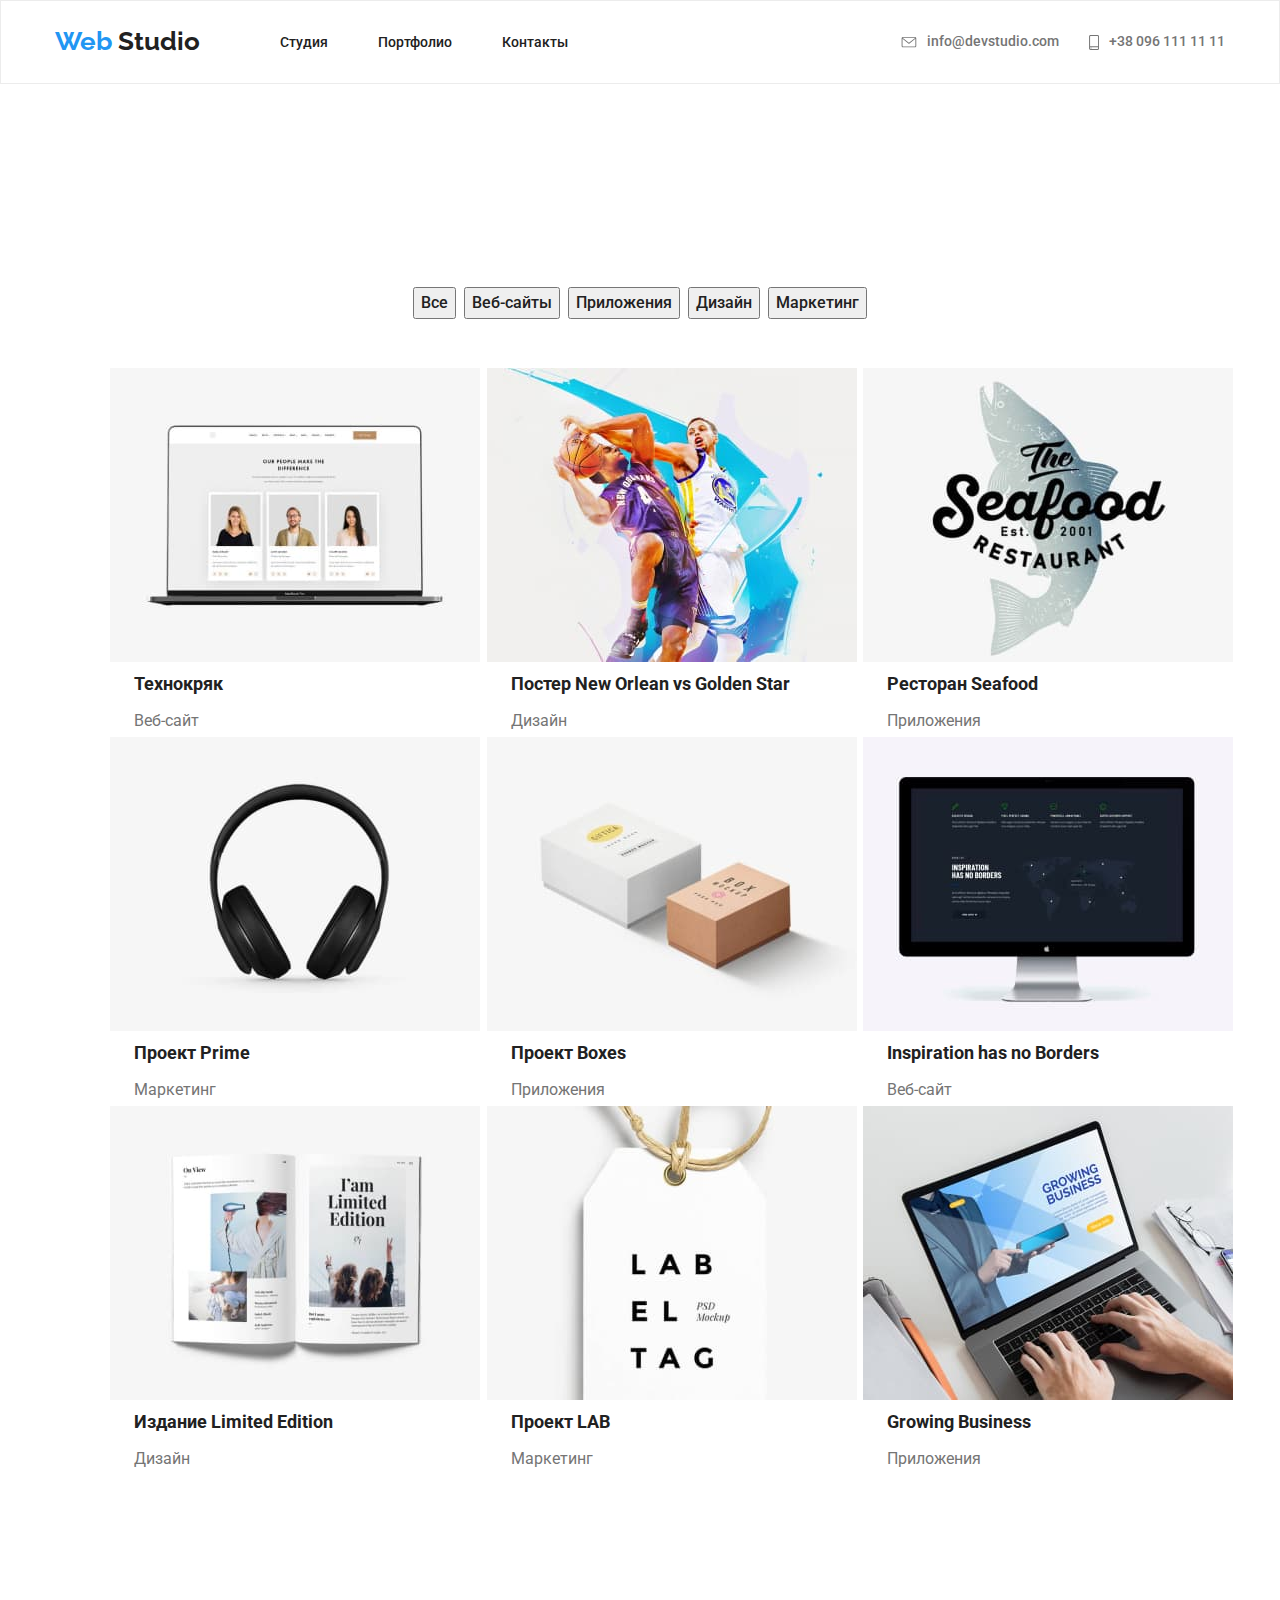
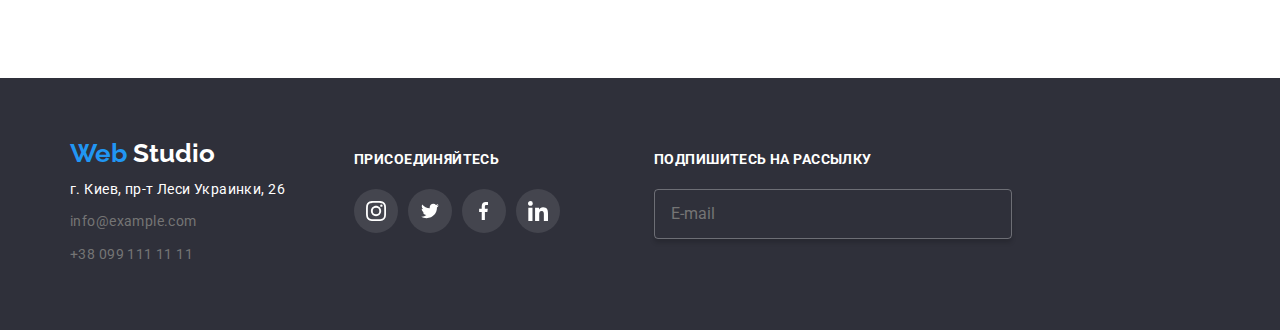
==== portfolio.html @ da66ef4b "Добавляет margin" ====
<!DOCTYPE html>
<html lang="en">
  <head>
    <meta charset="UTF-8" />
    <meta name="viewport" content="width=device-width, initial-scale=1.0" />
    <title>Homework2</title>
    <link
      href="https://fonts.googleapis.com/css2?family=Raleway:wght@700&family=Roboto:wght@400;500;700;900&display=swap"
      rel="stylesheet"
    />
    <link
      rel="stylesheet"
      href="https://cdnjs.cloudflare.com/ajax/libs/modern-normalize/0.6.0/modern-normalize.min.css"
    />
    <link rel="stylesheet" href="./css/main.css" />
  </head>
  <body>
    <header class="page-header">
      <nav class="container main-nav">
        <a href="./index.html" class="logo">
          <span class="logo-accent">Web</span>
          <span class="logo-black">Studio</span>
        </a>
        <ul class="site-nav list">
          <li class="item"><a href="./index.html" class="link">Студия</a></li>
          <li class="item">
            <a href="./portfolio.html" class="link">Портфолио</a>
          </li>
          <li class="item"><a href="#" class="link">Контакты</a></li>
        </ul>
        <ul class="adress-nav list">
          <li class="item">
            <a href="mailto:@devstudio.com" class="link">
              <svg class="icon-message" width="16px" height="11px">
                <use href="./img/symbol-defs (1).svg#icon-message"></use>
              </svg>
              info@devstudio.com
            </a>
          </li>
          <li class="item">
            <a href="tel:+380961111111" class="link">
              <svg class="icon-telephone" width="10px" height="15px">
                <use href="./img/symbol-defs (1).svg#icon-telephone"></use>
              </svg>
              +38 096 111 11 11</a
            >
          </li>
        </ul>
      </nav>
    </header>
    <main>
      <section class="portfolio">
        <div class="container">
          <h1 class="heading">Sites</h1>
          <ul class="list-button">
            <li class="item"><button class="button">Все</button></li>
            <li class="item"><button class="button">Веб-сайты</button></li>
            <li class="item"><button class="button">Приложения</button></li>
            <li class="item"><button class="button">Дизайн</button></li>
            <li class="item"><button class="button">Маркетинг</button></li>
          </ul>

          <ul class="list-flex">
            <li class="flex-item">
              <a href="#">
                <div class="position-portfolio">
                  <img src="./img/portfolio-1.jpg" alt="" />
                  <p class="text">
                    Технокряк это современная площадка распространения
                    коронавируса. Компании используют эту платформу для
                    цифрового шпионажа и атак на защищённые сервера конкурентов.
                  </p>
                </div>
                <div>
                  <h2 class="title">Технокряк</h2>
                  <p class="site">Веб-сайт</p>
                </div>
              </a>
            </li>
            <li class="flex-item">
              <a href="#">
                <div class="position-portfolio">
                  <img src="./img/portfolio-2.jpg" alt="" />
                  <p class="text">
                    Технокряк это современная площадка распространения
                    коронавируса. Компании используют эту платформу для
                    цифрового шпионажа и атак на защищённые сервера конкурентов.
                  </p>
                </div>
                <div>
                  <h2 class="title">Постер New Orlean vs Golden Star</h2>
                  <p class="site">Дизайн</p>
                </div>
              </a>
            </li>
            <li class="flex-item">
              <a href="#">
                <div class="position-portfolio">
                  <img src="./img/portfolio-3.jpg" alt="" />
                  <p class="text">
                    Технокряк это современная площадка распространения
                    коронавируса. Компании используют эту платформу для
                    цифрового шпионажа и атак на защищённые сервера конкурентов.
                  </p>
                </div>
                <div>
                  <h2 class="title">Ресторан Seafood</h2>
                  <p class="site">Приложения</p>
                </div>
              </a>
            </li>
            <li class="flex-item">
              <a href="#">
                <div class="position-portfolio">
                  <img src="./img/portfolio-4.jpg" alt="" />
                  <p class="text">
                    Технокряк это современная площадка распространения
                    коронавируса. Компании используют эту платформу для
                    цифрового шпионажа и атак на защищённые сервера конкурентов.
                  </p>
                </div>
                <div>
                  <h2 class="title">Проект Prime</h2>
                  <p class="site">Маркетинг</p>
                </div>
              </a>
            </li>
            <li class="flex-item">
              <a href="#">
                <div class="position-portfolio">
                  <img src="./img/portfolio-5.jpg" alt="" />

                  <p class="text">
                    Технокряк это современная площадка распространения
                    коронавируса. Компании используют эту платформу для
                    цифрового шпионажа и атак на защищённые сервера конкурентов.
                  </p>
                </div>
                <div>
                  <h2 class="title">Проект Boxes</h2>
                  <p class="site">Приложения</p>
                </div>
              </a>
            </li>
            <li class="flex-item">
              <a href="#">
                <div class="position-portfolio">
                  <img src="./img/portfolio-6.jpg" alt="" />

                  <p class="text">
                    Технокряк это современная площадка распространения
                    коронавируса. Компании используют эту платформу для
                    цифрового шпионажа и атак на защищённые сервера конкурентов.
                  </p>
                </div>
                <div>
                  <h2 class="title">Inspiration has no Borders</h2>
                  <p class="site">Веб-сайт</p>
                </div>
              </a>
            </li>
            <li class="flex-item">
              <a href="#">
                <div class="position-portfolio">
                  <img src="./img/portfolio-7.jpg" alt="" />
                  <p class="text">
                    Технокряк это современная площадка распространения
                    коронавируса. Компании используют эту платформу для
                    цифрового шпионажа и атак на защищённые сервера конкурентов.
                  </p>
                </div>
                <div>
                  <h2 class="title">Издание Limited Edition</h2>
                  <p class="site">Дизайн</p>
                </div>
              </a>
            </li>
            <li class="flex-item">
              <a href="#">
                <div class="position-portfolio">
                  <img src="./img/portfolio-8.jpg" alt="" />
                  <p class="text">
                    Технокряк это современная площадка распространения
                    коронавируса. Компании используют эту платформу для
                    цифрового шпионажа и атак на защищённые сервера конкурентов.
                  </p>
                </div>
                <div>
                  <h2 class="title">Проект LAB</h2>
                  <p class="site">Маркетинг</p>
                </div>
              </a>
            </li>
            <li class="flex-item">
              <a href="#">
                <div class="position-portfolio">
                  <img src="./img/portfolio-9.jpg" alt="" />
                  <p class="text">
                    Технокряк это современная площадка распространения
                    коронавируса. Компании используют эту платформу для
                    цифрового шпионажа и атак на защищённые сервера конкурентов.
                  </p>
                </div>
                <div>
                  <h2 class="title">Growing Business</h2>
                  <p class="site">Приложения</p>
                </div>
              </a>
            </li>
          </ul>
        </div>
      </section>
    </main>
    <footer class="footer">
      <div class="container">
        <div class="flex-container">
          <div class="footer-adress">
            <a href="#" class="logo">
              <span class="logo-accent">Web</span>
              <span class="logo-white">Studio</span>
            </a>
            <ul class="list">
              <li class="footer-adress-item">
                <p>г. Киев, пр-т Леси Украинки, 26</p>
              </li>
              <li class="footer-adress-item">
                <a href="mailto:info@example.com" class="link"
                  >info@example.com</a
                >
              </li>
              <li class="footer-adress-item">
                <a href="tel:+380991111111" class="link">+38 099 111 11 11</a>
              </li>
            </ul>
          </div>

          <div class="join">
            <b class="footer-title">Присоединяйтесь</b>
            <ul class="list social flex-container">
              <li class="item">
                <a href="https://www.instagram.com/" class="link radius-footer">
                  <svg class="footer-link" width="20px" height="20px">
                    <use href="./img/symbol-defs (1).svg#icon-instagram"></use>
                  </svg>
                </a>
              </li>
              <li class="item">
                <a href="https://twitter.com/" class="link radius-footer">
                  <svg class="footer-link" width="20px" height="16px">
                    <use href="./img/symbol-defs (1).svg#icon-twitter"></use>
                  </svg>
                </a>
              </li>
              <li class="item">
                <a href="https://www.facebook.com/" class="link radius-footer">
                  <svg class="footer-link" width="10px" height="20px">
                    <use href="./img/symbol-defs (1).svg#icon-facebook"></use>
                  </svg>
                </a>
              </li>
              <li class="item">
                <a href="https://www.linkedin.com/" class="link radius-footer">
                  <svg class="footer-link" width="20px" height="20px">
                    <use href="./img/symbol-defs (1).svg#icon-linkedin"></use>
                  </svg>
                </a>
              </li>
            </ul>
          </div>

          <div class="flex-email">
            <b class="footer-title">Подпишитесь на рассылку</b>
            <div class="button-email"><span>E-mail</span></div>
          </div>
          <!-- <div class="button-telegram-flex">
          <button class="button-telegram"> <span>Подписаться <svg  width="24px" height="24px"><use href="./img/sprite.svg#icon-telegram"></use></svg></span> </button>
         </div> -->
        </div>
      </div>
    </footer>
  </body>
</html>
---- css/main.css ----
/* Общие стили для body */

body {
  background-color: #ffffff;
  color: #757575;
  font-family: 'Roboto', sans-serif;
}

.container {
  width: 1200px;
  padding-left: 15px;
  padding-right: 15px;
  margin-left: auto;
  margin-right: auto;
}

/* ПАЛИТРА ЦВЕТОВ */
/*  Основной цвет текста #212121 */
/* Белый цвет текста #FFFFFF */
/* Акцент #2196F3 */
/*  Вторичный цвет текста  #757575 */
/* Вторичный цвет фона #F5F4FA */

:root {
  --primary-text-color: #212121;
  --secondary-text-color: #757575;
  --white-text: #ffffff;
  --accent-color: #2196f3;
  --background-color-button: #2196f3;
  --footer-adress-color: rgba(255, 255, 255, 0.6);
  --background-image-color: rgba(33, 150, 243, 0.9);
  --background-text-color: #2f303a;
  --background-section-color: #f5f4fa;
}

p {
  margin: 0;
}

h1,
h2,
h3,
h4,
h5,
h6 {
  margin: 0;
}

a.link {
  margin-right: 0;
}

.list {
  margin: 0;
  padding: 0;
}

/* ОБЩЕЕ ДЛЯ СТРАНИЦ */
/* LOGO */

.page-header {
  border: 1px solid #ececec;
}

.logo-accent {
  color: var(--accent-color);
}

.logo-white {
  color: var(--white-text);
}

.logo-black {
  color: var(--primary-text-color);
}

.logo {
  font-family: 'Raleway', sans-serif;
  font-weight: 700;
  font-size: 26px;
  line-height: 1.2;
  text-decoration: none;
}

/* ОБЩЕЕ ДЛЯ СТРАНИЦ */
/* HEADER NAVIGATION  */

.site-nav {
  display: flex;
  align-items: center;
  margin-left: 80px;
  padding-top: 32px;
  padding-bottom: 32px;
}

.site-nav .item:not(:last-child) {
  margin-right: 50px;
}

.adress-nav .link {
  display: flex;
  align-items: center;
}

.adress-nav {
  display: flex;
  margin-left: auto;
  padding-top: 32px;
  padding-bottom: 32px;
}

.adress-nav .item + .item {
  margin-left: 30px;
}

.main-nav {
  display: flex;
  align-items: center;
}

.main-nav .logo {
  display: block;
  padding-top: 24px;
  padding-bottom: 25px;
}

/* .adress-nav .item {
  margin-right: 30px;
}

.adress-nav .item:last-child {
  margin-right: 0;
} */

/* АЛЬТЕРНАТИВА */

/* .site-nav .item:not(:last-child) {
  margin-right: 50px;
}

.adress-nav .item:not(:last-child) {
  margin-right: 50px;
} */

/* ВЫБИРАЕТ ВСЕ ПОСЛЕДУЮЩИЕ ЭЛЕМЕНТЫ КРОМЕ ПЕРВОГО */

/* .adress-nav .item + .item {
  margin-left: 50px
} */

/* .adress-nav {
  display: flex;
  margin-left: auto;
  margin-right: 215px;
}

.site-nav {
  display: flex;
  margin-left: 85px;
} */

.site-nav .link {
  color: var(--primary-text-color);
  font-weight: 500;
  font-size: 14px;
  line-height: 1.14;
  text-decoration: none;
}

.site-nav .link:hover,
.site-nav .link:focus {
  color: var(--accent-color);
}

.icon-message {
  margin-right: 10px;
  align-items: center;
  fill: currentColor;
}

.adress-nav .link:hover {
  color: var(--accent-color);
}

/* .adress-nav .link:hover {
  color: var(--accent-color);
}

.adress-nav .link:hover .icon-message {
  fill: var(--accent-color);
} */

.adress-nav .link {
  font-weight: 500;
  font-size: 14px;
  line-height: 1.14;
  text-decoration: none;
  color: var(--secondary-text-color);
}

.site-nav,
.adress-nav {
  list-style: none;
}

.icon-telephone {
  margin-right: 10px;
  align-items: center;
  fill: currentColor;
}

/* ОБЩИЙ ПОДВАЛ СТРАНИЦ */

.button-telegram {
  width: 200px;
  height: 50px;

  background: #2196f3;
  box-shadow: 0px 4px 4px rgba(0, 0, 0, 0.15);
  border-radius: 4px;
}

.button-email {
  display: flex;
  align-items: center;
  padding-left: 16px;
  width: 358px;
  height: 50px;

  border: 1px solid rgba(255, 255, 255, 0.3);
  box-sizing: border-box;
  box-shadow: 0px 4px 4px rgba(0, 0, 0, 0.15);
  border-radius: 4px;
}

.flex-email {
  margin-top: 72px;
}

.join {
  margin-top: 72px;
}

.button-email {
  border: 1px solid rgba(255, 255, 255, 0.3);
  box-sizing: border-box;
  box-shadow: 0px 4px 4px rgba(0, 0, 0, 0.15);
  border-radius: 4px;
  width: 358px;
  height: 50px;
  margin-top: 20px;
}

.footer-button-title {
  padding-left: 29px;
  padding-top: 10px;
  padding-bottom: 10px;
}

.footer-email {
  display: flex;
  align-items: center;
  justify-content: center;
  border: 1px solid rgba(255, 255, 255, 0.3);
  box-sizing: border-box;
  box-shadow: 0px 4px 4px rgba(0, 0, 0, 0.15);
  border-radius: 4px;
  flex-wrap: wrap;
  width: 358px;
  height: 50px;
}

.icon-telegram {
  fill: var(--white-text);
}

.radius-footer {
  display: flex;
  align-items: center;
  justify-content: center;
  border-radius: 50%;
  background: rgba(255, 255, 255, 0.1);
  width: 44px;
  height: 44px;
}

.radius-footer {
  margin-top: 20px;
}

.flex-container .item:not(:last-child) {
  margin-right: 10px;
}

.footer-link {
  fill: var(--white-text);
}

.footer-button {
  width: 200px;
  height: 50px;
  background: var(--background-color-button);
  box-shadow: 0px 4px 4px rgba(0, 0, 0, 0.15);
  border-radius: 4px;
}

.footer-button-title {
  text-align: center;
  color: var(--white-text);
}

.footer .join {
  margin-right: 94px;
}

.footer-adress .list {
  margin-right: 69px;
  padding-left: 15px;
}

.footer {
  height: 252px;
}

.footer .join {
  margin-right: 94px;
}

.footer-adress-item:not(:last-child) {
  margin-bottom: 9px;
}

.footer-adress-item .link:hover,
.footer-adress-item .link:focus {
  color: var(--accent-color);
}

ul {
  list-style: none;
}

.footer .container {
  width: 1200px;
  padding-left: 15px;
  padding-right: 15px;
  margin-left: auto;
  margin-right: auto;
}

.flex-container {
  display: flex;
}

.footer {
  background-color: #2f303a;
  margin-top: 94px;
}

.footer .logo {
  display: block;

  padding-left: 15px;

  margin-bottom: 8px;
}

.footer-adress {
  margin-top: 60px;
}

.footer-adress-item p {
  font-weight: 400;
  font-size: 14px;
  line-height: 1.7;
  letter-spacing: 0.03em;
  color: var(--white-text);
}

.footer-adress-item .link {
  color: var(--secondary-text-color);
  font-weight: 400;
  font-size: 14px;
  line-height: 1.7;
  letter-spacing: 0.03em;
}

.join .footer-title {
  font-weight: 700;
  font-size: 14px;
  line-height: 1.14;
  letter-spacing: 0.03em;
  text-transform: uppercase;
  color: var(--white-text);
}

.footer-title {
  font-weight: 700;
  font-size: 14px;
  line-height: 1.14;
  letter-spacing: 0.03em;
  text-transform: uppercase;
  color: var(--white-text);
}

.join .footer-title {
  margin-bottom: 20px;
}

.radius-footer:hover,
.radius-footer:focus {
  fill: var(--white-text);
  background-color: var(--accent-color);
}

/* ----------------------------------------- */

/* СТУДИЯ: HERO */

.container-hero {
  width: 1200px;
  text-align: center;
  margin-left: auto;
  margin-right: auto;
}

.hero {
  background-color: #000000;
  background-image: linear-gradient(
      to right,
      rgba(47, 48, 58, 0.8),
      rgba(47, 48, 58, 0.8)
    ),
    url('../img/hero.jpg');

  background-repeat: no-repeat;
  background-size: cover;
  background-position: center;
  max-width: 1600px;
  height: 600px;
  margin-left: auto;
  margin-right: auto;
}

.hero-title {
  margin-bottom: 30px;
  padding-top: 200px;
}

.container-hero .hero-title {
  color: var(--white-text);
  font-weight: 900;
  font-size: 44px;
  line-height: 1.36;
  text-transform: uppercase;
  text-align: center;
}

.hero .button {
  display: inline-block;
  text-align: center;
  padding: 10px 32px;
  background-color: var(--background-color-button);
  color: var(--white-text);
  text-decoration: none;
  font-weight: 700;
  font-size: 16px;
  line-height: 1.9;
}

/*СТУДИЯ: ADVANTAGE*/

.vector-background {
  width: 270px;
  height: 120px;
  background: #f5f4fa;
  border-radius: 4px;
  margin-top: 94px;
  margin-bottom: 30px;
  display: flex;
  justify-content: center;
  align-items: center;
}

.flex-advantage .list {
  display: flex;
  list-style: none;
}

.flex-advantage .item-flex:not(:last-child) {
  margin-right: 30px;
}

.flex-advantage {
  margin-bottom: 94px;
  width: 1200px;
  padding-left: 15px;
  padding-right: 15px;
}

.advantage .title {
  color: var(--primary-text-color);
  font-weight: 700;
  font-size: 14px;
  line-height: 1.14;
  text-transform: uppercase;
  margin-bottom: 10px;
}

.advantage .text {
  font-weight: 400;
  font-size: 14px;
  line-height: 1.7;
}

/* СТУДИЯ: WORK */

.position {
  position: relative;
}

.flex-work {
  width: 1200px;
  padding-right: 15px;
  padding-left: 15px;
  margin: 0 auto;
}

.work-section {
  margin-top: 94px;
  height: 386px;
}

.flex-work .list {
  display: flex;
  justify-content: center;
  height: 386px;
}

.flex-work .item:not(:last-child) {
  margin-right: 30px;
}

.flex-work .title {
  color: var(--primary-text-color);
  font-weight: 700;
  font-size: 36px;
  line-height: 1.16;
  text-align: center;
  margin-bottom: 50px;
}

.flex-work .apps {
  position: absolute;
  bottom: 0;
  left: 0;
  display: flex;
  align-items: center;
  justify-content: center;
  background: rgba(47, 48, 58, 0.8);
  width: 370px;
  height: 70px;
  color: var(--white-text);
  font-weight: 700;
  font-size: 14px;
  line-height: 1.14;
  text-transform: uppercase;
}

.flex-work .list {
  list-style: none;
}

/* СТУДИЯ: FEATURES */

.list-radius {
  padding: 0;
  margin-left: 32px;
  margin-right: 32px;
  padding-bottom: 24px;
  display: flex;
  align-items: center;
  justify-content: center;
}

.list-radius > .item:not(:last-child) {
  margin-right: 10px;
}

.link-radius {
  display: flex;
  align-items: center;
  justify-content: center;
  border-radius: 50%;
  width: 44px;
  height: 44px;
}

.link-radius {
  fill: #afb1b8;
}

.link-radius:hover {
  background-color: var(--accent-color);
  fill: var(--white-text);
}

.flex-team .item-width {
  box-shadow: 0px 2px 1px rgba(0, 0, 0, 0.2), 0px 1px 1px rgba(0, 0, 0, 0.14),
    0px 1px 3px rgba(0, 0, 0, 0.12);
  border-radius: 0px 0px 4px 4px;
  margin-bottom: 94px;
}

.item-width {
  width: 270px;
}

.flex-team {
  width: 1200px;
  margin: 0 auto;
  padding-left: 15px;
  padding-right: 15px;
}

.features {
  background-color: var(--background-section-color);
  margin-top: 94px;
}

.flex-team .list {
  display: flex;
  justify-content: space-between;
}

.flex-team .name {
  margin-top: 30px;
  margin-bottom: 10px;
}

.flex-team .job {
  margin-bottom: 16px;
}

.features .title {
  color: var(--primary-text-color);
  font-weight: 700;
  font-size: 36px;
  line-height: 1.16;
  text-align: center;
  margin-bottom: 50px;
  padding-top: 94px;
}

.features .name {
  color: var(--primary-text-color);
  font-weight: 500;
  font-size: 16px;
  line-height: 1.18;
  text-align: center;
}

.features .job {
  font-weight: 400;
  font-size: 16px;
  line-height: 1.18;
  text-align: center;
}

.features .link:hover,
.features .link:focus {
  color: var(--accent-color);
}

.features .list {
  list-style: none;
}

.features .link {
  text-decoration: none;
}

/* СТУДИЯ: CLIENTS */

.item-clients:hover,
.item-clients:focus {
  background-color: var(--accent-color);
}

.clients-color {
  fill: #afb1b8;
}

.container-clients {
  width: 1170px;
  margin-right: auto;
  margin-left: auto;
  padding-left: 15px;
  padding-right: 15px;
}

.container-clients .list {
  display: flex;
  justify-content: center;
  align-items: center;
}

.item-clients {
  display: flex;
  align-items: center;
  justify-content: center;
  width: 170px;
  height: 90px;
  border: 1px solid #afb1b8;
  box-sizing: border-box;
  border-radius: 4px;
}

.item-clients:not(:last-child) {
  margin-right: 30px;
}

.clients .title {
  margin-top: 94px;
}

.clients .title {
  color: var(--primary-text-color);
  font-weight: 700;
  font-size: 36px;
  line-height: 1.16;
  text-align: center;
  margin-bottom: 50px;
}

.clients .link:hover,
.clients .link:focus {
  color: var(--accent-color);
}

.clients .list {
  list-style: none;
}

.clients .link {
  text-decoration: none;
}

/* ПОРТФОЛИО: */

.flex-item {
  width: calc((100% - 60px) / 3);
}

.flex-item:nth-child(1) {
  margin-right: 30px;
}

.flex-item:nth-child(2) {
  margin-right: 30px;
}

.flex-item:nth-child(4) {
  margin-right: 30px;
}

.flex-item:nth-child(5) {
  margin-right: 30px;
}

.flex-item:nth-child(7) {
  margin-right: 30px;
}

.flex-item:nth-child(8) {
  margin-right: 30px;
}

.position-portfolio {
  position: relative;
}

.position-portfolio .text {
  position: absolute;
  bottom: 0;
  left: 0;
  opacity: 0;
  width: 100%;
  height: 100%;
}

.position-portfolio:hover .text {
  opacity: 1;
  background: rgba(33, 150, 243, 0.9);
  color: var(--white-text);
}

.list-button .item {
  border-radius: 4px;
}

.list-flex .text {
  display: block;
  padding-left: 24px;
  padding-right: 24px;
  padding-top: 64px;
  padding-bottom: 64px;
  margin: 0;
  font-size: 18px;
  line-height: 1.56;
  letter-spacing: 0.03em;
}

.portfolio {
  margin-top: 93px;
  margin-left: auto;
  margin-right: auto;
}

.container .list-button + .list-button {
  margin-left: 9px;
}

.list-button {
  margin-bottom: 49px;
  padding: 0;
}

.list-button .item:not(:last-child) {
  margin-right: 8px;
}

.portfolio .list-flex {
  flex-wrap: wrap;
  display: flex;
}

.portfolio .list-button {
  display: flex;
  justify-content: center;
}

.portfolio .container {
  width: 1170px;
  padding-top: 94px;
  padding-bottom: 94px;
  padding-left: 15px;
  padding-right: 15px;
  margin-left: auto;
  margin-right: auto;
}

.portfolio .heading {
  display: none;
}

.portfolio .button:hover,
.portfolio .button:focus {
  color: var(--white-text);
  background-color: var(--background-color-button);
}

.portfolio .button {
  font-family: inherit;
  color: var(--primary-text-color);
  font-weight: 500;
  font-size: 16px;
  line-height: 1.6;
}

.portfolio .list {
  list-style: none;
}

.portfolio .title {
  color: var(--primary-text-color);
  font-weight: 700;
  font-size: 18px;
  line-height: 2;
  margin-top: 0;
  margin-bottom: 4px;
  padding-left: 24px;
}

a {
  text-decoration: none;
}

.portfolio .site {
  color: var(--secondary-text-color);
  font-weight: 400;
  font-size: 16px;
  line-height: 1.9;
  margin-top: 0;
  margin-bottom: 0;
  padding-left: 24px;
}

.portfolio .text {
  font-weight: normal;
  font-size: 18px;
  line-height: 1.55;
}
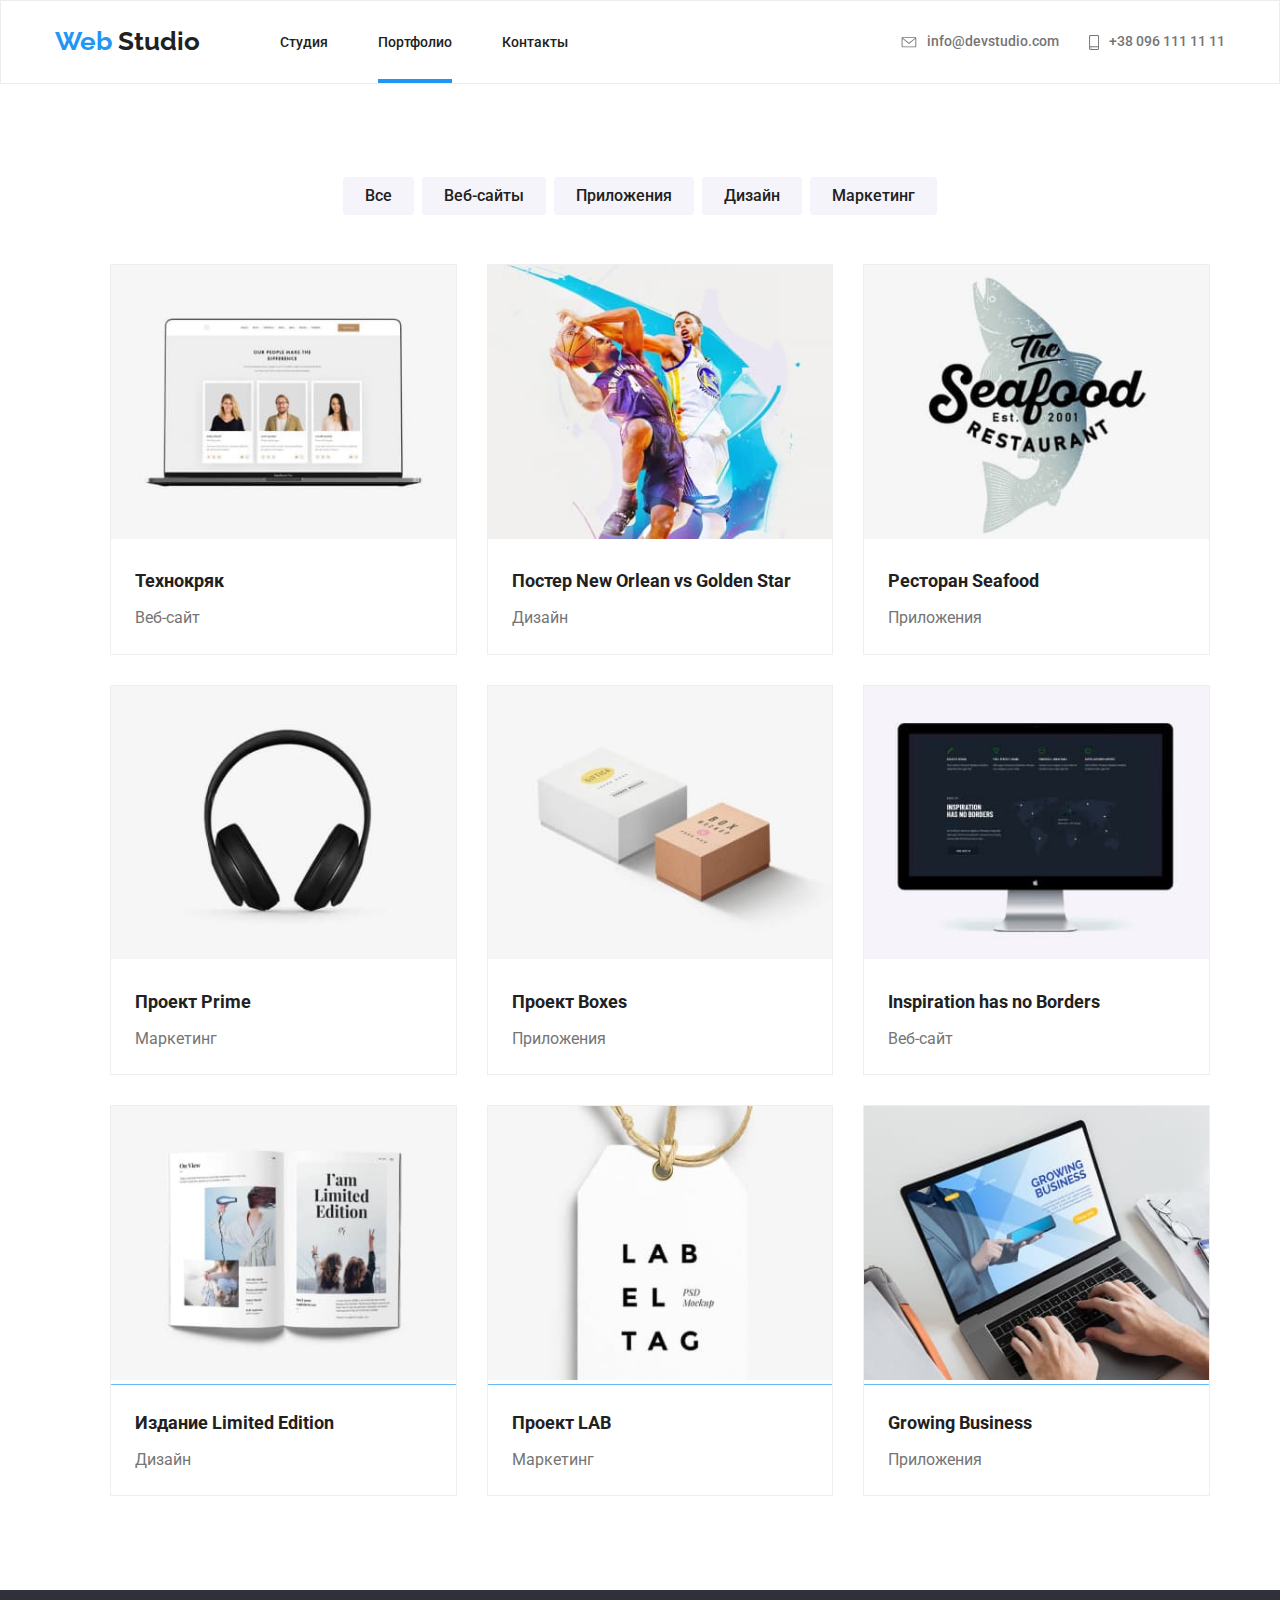
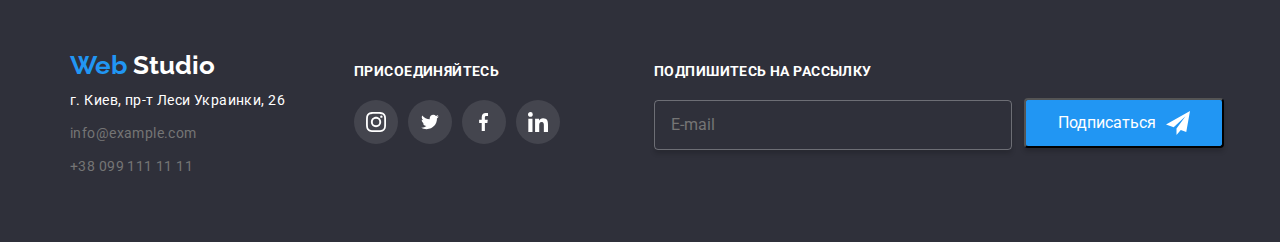
==== commit c1330731: "Заканчивает дз5" ====
--- a/portfolio.html
+++ b/portfolio.html
@@ -24,7 +24,7 @@
         <ul class="site-nav list">
           <li class="item"><a href="./index.html" class="link">Студия</a></li>
           <li class="item">
-            <a href="./portfolio.html" class="link">Портфолио</a>
+            <a href="./portfolio.html" class="link border">Портфолио</a>
           </li>
           <li class="item"><a href="#" class="link">Контакты</a></li>
         </ul>
@@ -62,9 +62,13 @@
 
           <ul class="list-flex">
             <li class="flex-item">
-              <a href="#">
-                <div class="position-portfolio">
-                  <img src="./img/portfolio-1.jpg" alt="" />
+              <a class="link" href="#">
+                <div class="position-portfolio">
+                  <img
+                    src="./img/portfolio-1.jpg"
+                    alt="Технокряк"
+                    width="100%"
+                  />
                   <p class="text">
                     Технокряк это современная площадка распространения
                     коронавируса. Компании используют эту платформу для
@@ -80,7 +84,11 @@
             <li class="flex-item">
               <a href="#">
                 <div class="position-portfolio">
-                  <img src="./img/portfolio-2.jpg" alt="" />
+                  <img
+                    src="./img/portfolio-2.jpg"
+                    alt="Постер New Orlean vs Golden Star"
+                    width="100%"
+                  />
                   <p class="text">
                     Технокряк это современная площадка распространения
                     коронавируса. Компании используют эту платформу для
@@ -96,7 +104,11 @@
             <li class="flex-item">
               <a href="#">
                 <div class="position-portfolio">
-                  <img src="./img/portfolio-3.jpg" alt="" />
+                  <img
+                    src="./img/portfolio-3.jpg"
+                    alt="Ресторан Seafood"
+                    width="100%"
+                  />
                   <p class="text">
                     Технокряк это современная площадка распространения
                     коронавируса. Компании используют эту платформу для
@@ -112,7 +124,11 @@
             <li class="flex-item">
               <a href="#">
                 <div class="position-portfolio">
-                  <img src="./img/portfolio-4.jpg" alt="" />
+                  <img
+                    src="./img/portfolio-4.jpg"
+                    alt="Проект Prime"
+                    width="100%"
+                  />
                   <p class="text">
                     Технокряк это современная площадка распространения
                     коронавируса. Компании используют эту платформу для
@@ -128,7 +144,11 @@
             <li class="flex-item">
               <a href="#">
                 <div class="position-portfolio">
-                  <img src="./img/portfolio-5.jpg" alt="" />
+                  <img
+                    src="./img/portfolio-5.jpg"
+                    alt="Проект Boxes"
+                    width="100%"
+                  />
 
                   <p class="text">
                     Технокряк это современная площадка распространения
@@ -145,7 +165,11 @@
             <li class="flex-item">
               <a href="#">
                 <div class="position-portfolio">
-                  <img src="./img/portfolio-6.jpg" alt="" />
+                  <img
+                    src="./img/portfolio-6.jpg"
+                    alt="Inspiration has no Borders"
+                    width="100%"
+                  />
 
                   <p class="text">
                     Технокряк это современная площадка распространения
@@ -162,7 +186,11 @@
             <li class="flex-item">
               <a href="#">
                 <div class="position-portfolio">
-                  <img src="./img/portfolio-7.jpg" alt="" />
+                  <img
+                    src="./img/portfolio-7.jpg"
+                    alt="Издание Limited Edition"
+                    width="100%"
+                  />
                   <p class="text">
                     Технокряк это современная площадка распространения
                     коронавируса. Компании используют эту платформу для
@@ -178,7 +206,11 @@
             <li class="flex-item">
               <a href="#">
                 <div class="position-portfolio">
-                  <img src="./img/portfolio-8.jpg" alt="" />
+                  <img
+                    src="./img/portfolio-8.jpg"
+                    alt="Проект LAB"
+                    width="100%"
+                  />
                   <p class="text">
                     Технокряк это современная площадка распространения
                     коронавируса. Компании используют эту платформу для
@@ -194,7 +226,11 @@
             <li class="flex-item">
               <a href="#">
                 <div class="position-portfolio">
-                  <img src="./img/portfolio-9.jpg" alt="" />
+                  <img
+                    src="./img/portfolio-9.jpg"
+                    alt="Growing Business"
+                    width="100%"
+                  />
                   <p class="text">
                     Технокряк это современная площадка распространения
                     коронавируса. Компании используют эту платформу для
@@ -272,9 +308,13 @@
             <b class="footer-title">Подпишитесь на рассылку</b>
             <div class="button-email"><span>E-mail</span></div>
           </div>
-          <!-- <div class="button-telegram-flex">
-          <button class="button-telegram"> <span>Подписаться <svg  width="24px" height="24px"><use href="./img/sprite.svg#icon-telegram"></use></svg></span> </button>
-         </div> -->
+
+          <button class="footer-btn">
+            Подписаться
+            <svg class="telegram" width="24px" height="24px">
+              <use href="./img/sprite.svg#icon-telegram"></use>
+            </svg>
+          </button>
         </div>
       </div>
     </footer>
--- a/css/main.css
+++ b/css/main.css
@@ -178,7 +178,8 @@
   fill: currentColor;
 }
 
-.adress-nav .link:hover {
+.adress-nav .link:hover,
+.adress-nav .link:focus {
   color: var(--accent-color);
 }
 
@@ -747,24 +748,45 @@
 
 /* ПОРТФОЛИО: */
 
+.flex-item:hover {
+  box-shadow: 1px 4px 6px rgba(0, 0, 0, 0.16), 0px 4px 4px rgba(0, 0, 0, 0.06),
+    0px 1px 1px rgba(0, 0, 0, 0.12);
+}
+
+.flex-item {
+  border: 1px solid #eeeeee;
+}
+
 .flex-item {
   width: calc((100% - 60px) / 3);
 }
 
 .flex-item:nth-child(1) {
   margin-right: 30px;
+  margin-bottom: 30px;
 }
 
 .flex-item:nth-child(2) {
   margin-right: 30px;
+  margin-bottom: 30px;
+}
+
+.flex-item:nth-child(3) {
+  margin-bottom: 30px;
 }
 
 .flex-item:nth-child(4) {
   margin-right: 30px;
+  margin-bottom: 30px;
 }
 
 .flex-item:nth-child(5) {
   margin-right: 30px;
+  margin-bottom: 30px;
+}
+
+.flex-item:nth-child(6) {
+  margin-bottom: 30px;
 }
 
 .flex-item:nth-child(7) {
@@ -777,21 +799,30 @@
 
 .position-portfolio {
   position: relative;
+  overflow: hidden;
 }
 
 .position-portfolio .text {
   position: absolute;
   bottom: 0;
   left: 0;
-  opacity: 0;
+
+  background: rgba(33, 150, 243, 0.9);
+  color: var(--white-text);
+
   width: 100%;
   height: 100%;
+  transform: translateY(100%);
+  transition: transform 250ms cubic-bezier(0.4, 0, 0.2, 1);
+
+  opacity: 1;
 }
 
 .position-portfolio:hover .text {
+  background: rgba(33, 150, 243, 0.9);
+  color: var(--white-text);
+  transform: translateY(0);
   opacity: 1;
-  background: rgba(33, 150, 243, 0.9);
-  color: var(--white-text);
 }
 
 .list-button .item {
@@ -802,8 +833,8 @@
   display: block;
   padding-left: 24px;
   padding-right: 24px;
-  padding-top: 64px;
-  padding-bottom: 64px;
+  padding-top: 63px;
+  padding-bottom: 63px;
   margin: 0;
   font-size: 18px;
   line-height: 1.56;
@@ -841,8 +872,7 @@
 
 .portfolio .container {
   width: 1170px;
-  padding-top: 94px;
-  padding-bottom: 94px;
+
   padding-left: 15px;
   padding-right: 15px;
   margin-left: auto;
@@ -865,6 +895,10 @@
   font-weight: 500;
   font-size: 16px;
   line-height: 1.6;
+  border: 0;
+  background: #f5f4fa;
+  border-radius: 4px;
+  padding: 6px 22px;
 }
 
 .portfolio .list {
@@ -876,8 +910,8 @@
   font-weight: 700;
   font-size: 18px;
   line-height: 2;
-  margin-top: 0;
-  margin-bottom: 4px;
+  margin-top: 20px;
+  padding-right: 24px;
   padding-left: 24px;
 }
 
@@ -890,9 +924,10 @@
   font-weight: 400;
   font-size: 16px;
   line-height: 1.9;
-  margin-top: 0;
-  margin-bottom: 0;
+  margin-top: 4px;
+  padding-bottom: 20px;
   padding-left: 24px;
+  padding-right: 24px;
 }
 
 .portfolio .text {
@@ -900,3 +935,39 @@
   font-size: 18px;
   line-height: 1.55;
 }
+
+.border {
+  position: relative;
+  padding-bottom: 33px;
+}
+
+.border::after {
+  content: '';
+  position: absolute;
+  left: 0;
+  bottom: 0;
+  background: #2196f3;
+  display: inline-block;
+  width: 100%;
+
+  height: 4px;
+}
+
+.footer-btn {
+  display: flex;
+  justify-content: center;
+  align-items: center;
+  width: 200px;
+  height: 50px;
+  margin-top: 108px;
+  margin-left: 12px;
+  background: #2196f3;
+  box-shadow: 0px 4px 4px rgba(0, 0, 0, 0.15);
+  border-radius: 4px;
+  color: var(--white-text);
+}
+
+.telegram {
+  fill: var(--white-text);
+  margin-left: 10px;
+}
